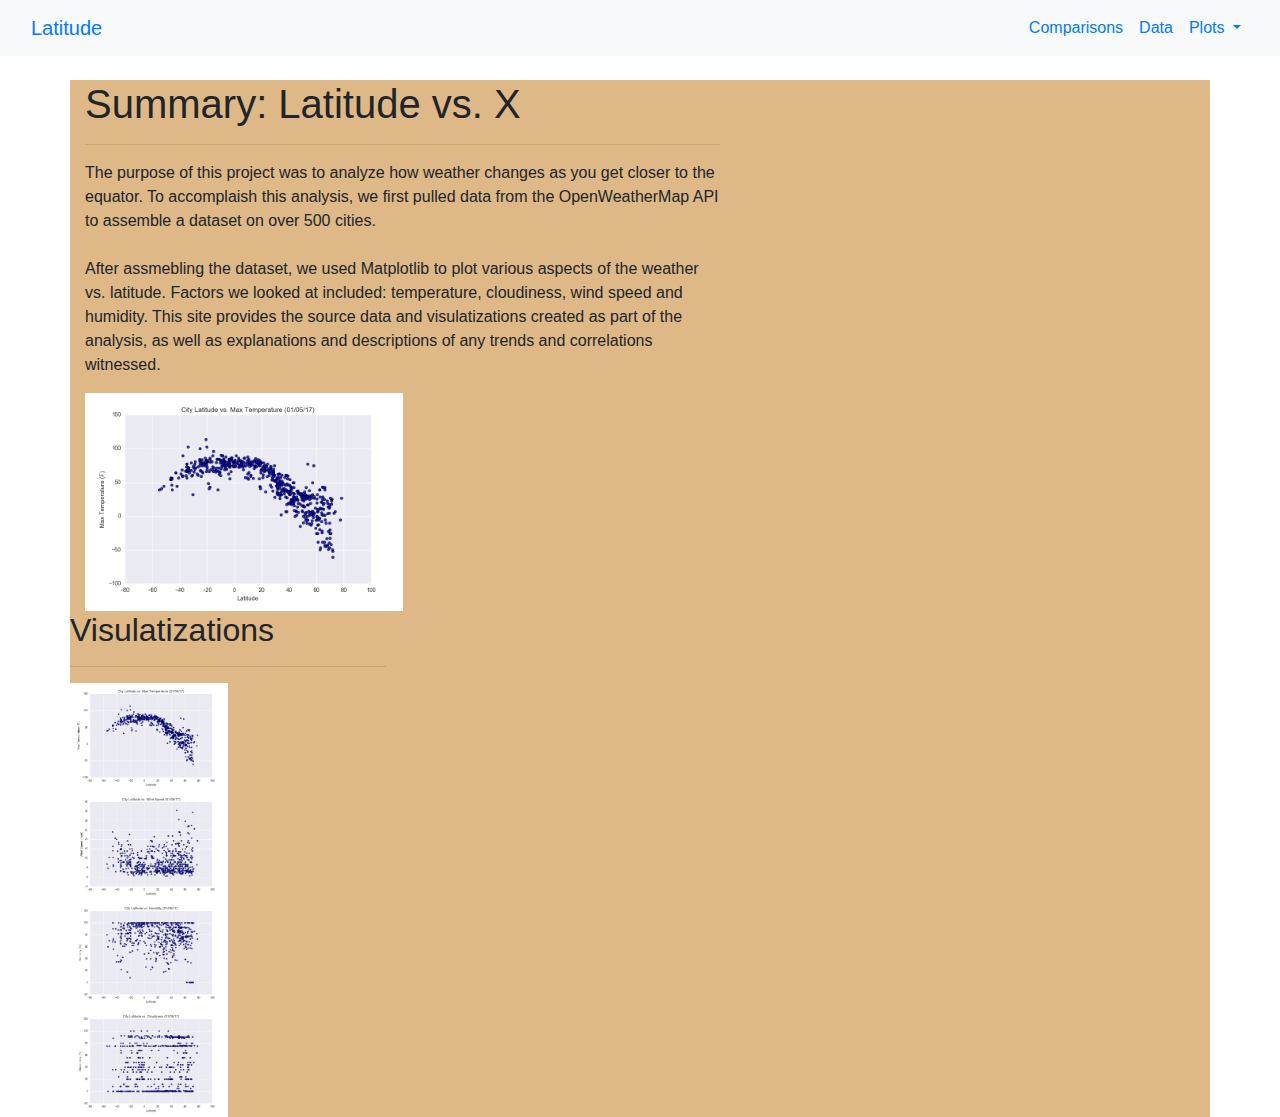
==== index.html @ 042e7daf "starter code" ====
<!DOCTYPE html>
<html lang="en">

<head>
    <meta charset="UTF-8">
    <meta http-equiv="X-UA-Compatible" content="IE=edge">
    <meta name="viewport" content="width=device-width, initial-scale=1.0">
    <link rel="stylesheet" href="https://stackpath.bootstrapcdn.com/bootstrap/4.3.1/css/bootstrap.min.css"
        integrity="sha384-ggOyR0iXCbMQv3Xipma34MD+dH/1fQ784/j6cY/iJTQUOhcWr7x9JvoRxT2MZw1T" crossorigin="anonymous">
    <title>Latitude</title>
    <link rel="stylesheet" type="text/css" href="styles.css">
</head>

<body>
    <nav class="navbar navbar-expand-md bg-light">
        <div class="container-fluid">
            <a class="navbar-brand" href="index.html">Latitude</a>
            <button class="navbar-toggler" type="button" data-bs-toggle="collapse" data-bs-target="#navbarNavDropdown"
                aria-controls="navbarNavDropdown" aria-expanded="false" aria-label="Toggle navigation">
                <span class="navbar-toggler-icon"></span>
            </button>
            <div class="collapse navbar-collapse" id="navbarNavDropdown">
                <ul class="navbar-nav ml-auto">
                    <li class="nav-item">
                        <a class="nav-link" href="comparisons.html">Comparisons</a>
                    </li>
                    <li class="nav-item">
                        <a class="nav-link" href="data.html">Data</a>
                    </li>
                    <li class="nav-item dropdown">
                        <a class="nav-link dropdown-toggle" href="#" id="navbarDropdownMenuLink" role="button"
                            data-bs-toggle="dropdown" aria-expanded="false">
                            Plots
                        </a>
                        <ul class="dropdown-menu" aria-labelledby="navbarDropdownMenuLink">
                            <li><a class="dropdown-item" href="cloudiness.html">Cloudiness</a></li>
                            <li><a class="dropdown-item" href="humidity.html">Humidity</a></li>
                            <li><a class="dropdown-item" href="temperature.html">Temperature</a></li>
                            <li><a class="dropdown-item" href="wind.html">Windspeed</a></li>
                        </ul>
                    </li>
                </ul>
            </div>
        </div>
    </nav>
    <br>
    <div class="container">
        <div class="row">
            <div class="col-md-7">
                <h1>Summary: Latitude vs. X</h1>
                <hr>
                <p> The purpose of this project was to analyze how weather changes as you get closer to the equator. To
                    accomplaish
                    this analysis, we first pulled data from the OpenWeatherMap API to assemble a dataset on over 500
                    cities.
                    <br><br>
                    After assmebling the dataset, we used Matplotlib to plot various aspects of the weather vs.
                    latitude.
                    Factors we
                    looked at included: temperature, cloudiness, wind speed and humidity. This site provides the source
                    data and
                    visulatizations created as part of the analysis, as well as explanations and descriptions of any
                    trends and
                    correlations witnessed.
                </p>
                <img src="Resources/images/temp.png" class="img-fluid" alt="Latitude vs. Temperature">
            </div>
        <div class="row">
             <div class="col-md-5">
                <h2>Visulatizations</h2>
                <hr>
                <a href="temperature.html">  
                    <img src="Resources/images/temp.png" class="img-fluid" alt="Latitude vs. Temperature"></a><br>
                <a href="wind.html">  
                    <img src="Resources/images/wind.png" class="img-fluid" alt="Latitude vs. Windspeed"></a><br>
                <a href="humidity.html">  
                    <img src="Resources/images/humidity.png" class="img-fluid" alt="Latitude vs. Humidity"></a><br>
                <a href="cloudiness.html">  
                    <img src="Resources/images/cloud.png" class="img-fluid" alt="Latitude vs. Cloudiness"><br>
            </div>
        </div>
    </div>

        <script src="https://code.jquery.com/jquery-3.3.1.slim.min.js"
            integrity="sha384-q8i/X+965DzO0rT7abK41JStQIAqVgRVzpbzo5smXKp4YfRvH+8abtTE1Pi6jizo"
            crossorigin="anonymous"></script>
        <script src="https://cdnjs.cloudflare.com/ajax/libs/popper.js/1.14.7/umd/popper.min.js"
            integrity="sha384-UO2eT0CpHqdSJQ6hJty5KVphtPhzWj9WO1clHTMGa3JDZwrnQq4sF86dIHNDz0W1"
            crossorigin="anonymous"></script>
        <script src="https://stackpath.bootstrapcdn.com/bootstrap/4.3.1/js/bootstrap.min.js"
            integrity="sha384-JjSmVgyd0p3pXB1rRibZUAYoIIy6OrQ6VrjIEaFf/nJGzIxFDsf4x0xIM+B07jRM"
            crossorigin="anonymous"></script>
</body>

</html>
---- styles.css ----
.navbar-toggler {
    color: black;
}

/* .row {
    padding: 30px;
    background-color: aquamarine;
} */

.container {
    background-color: burlywood;
    align-items: center;
}

img {
    width: 50%;
    height: auto;
}
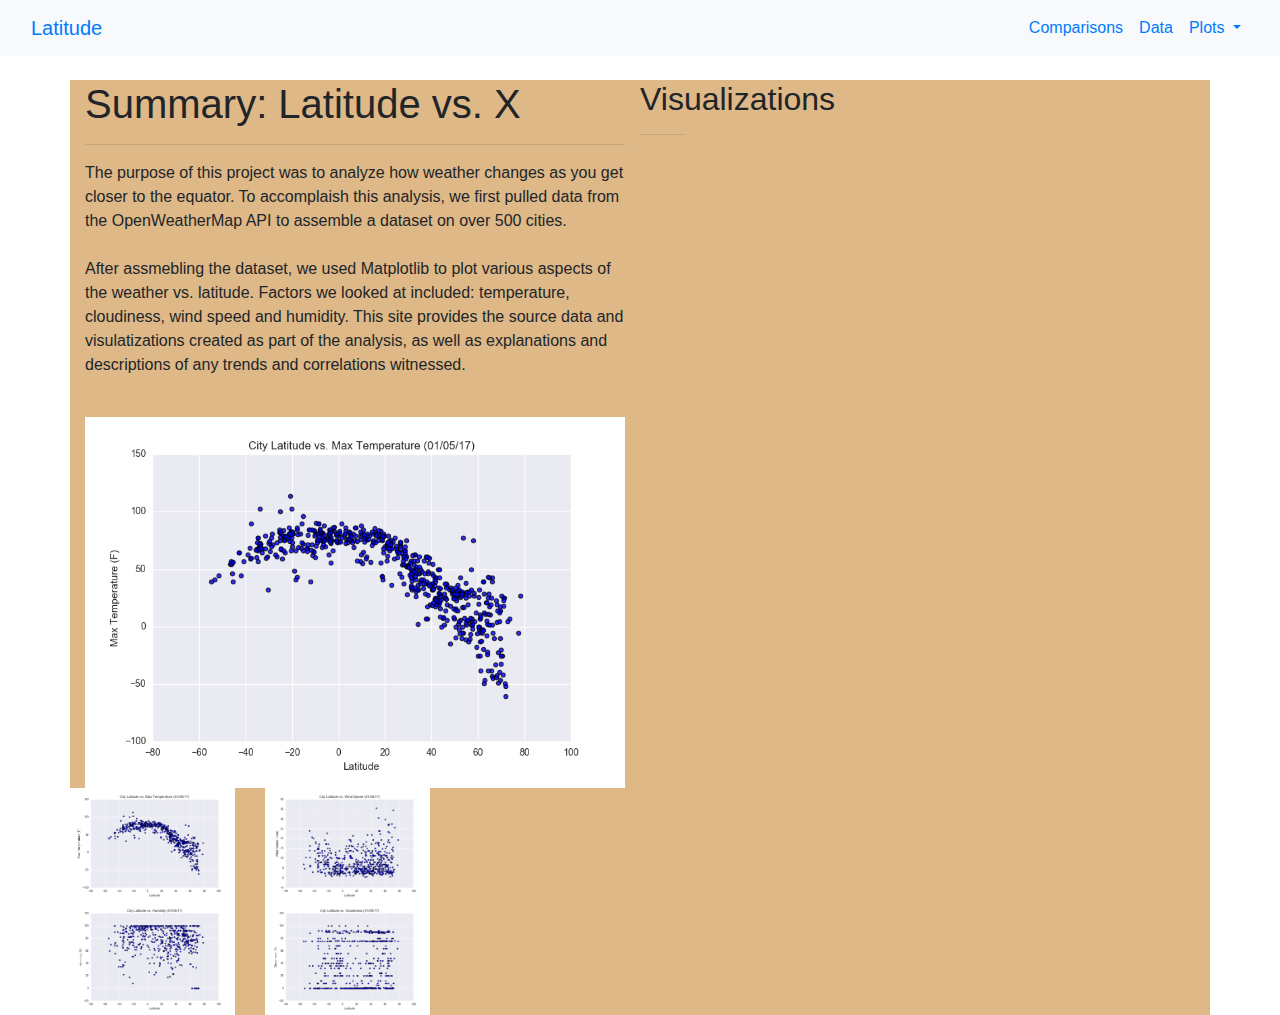
==== commit ea38f782: "data uploaded" ====
--- a/index.html
+++ b/index.html
@@ -46,7 +46,7 @@
     <br>
     <div class="container">
         <div class="row">
-            <div class="col-md-7">
+            <div class="col-md-6">
                 <h1>Summary: Latitude vs. X</h1>
                 <hr>
                 <p> The purpose of this project was to analyze how weather changes as you get closer to the equator. To
@@ -62,34 +62,45 @@
                     visulatizations created as part of the analysis, as well as explanations and descriptions of any
                     trends and
                     correlations witnessed.
-                </p>
+                </p><br>
                 <img src="Resources/images/temp.png" class="img-fluid" alt="Latitude vs. Temperature">
             </div>
-        <div class="row">
-             <div class="col-md-5">
-                <h2>Visulatizations</h2>
-                <hr>
-                <a href="temperature.html">  
-                    <img src="Resources/images/temp.png" class="img-fluid" alt="Latitude vs. Temperature"></a><br>
-                <a href="wind.html">  
-                    <img src="Resources/images/wind.png" class="img-fluid" alt="Latitude vs. Windspeed"></a><br>
-                <a href="humidity.html">  
-                    <img src="Resources/images/humidity.png" class="img-fluid" alt="Latitude vs. Humidity"></a><br>
-                <a href="cloudiness.html">  
-                    <img src="Resources/images/cloud.png" class="img-fluid" alt="Latitude vs. Cloudiness"><br>
+            <div class="row">
+                <div class="col-md-4">
+                    <h2>Visualizations</h2>
+                    <hr>
+                </div>
             </div>
-        </div>
-    </div>
+            <div class="row">
+                <div class="col-md-2">
+                    <a href="temperature.html">
+                        <img src="Resources/images/temp.png" class="img-fluid" alt="Latitude vs. Temperature"></a><br>
+                </div>
+                <div class="col-md-2">
+                    <a href="wind.html">
+                        <img src="Resources/images/wind.png" class="img-fluid" alt="Latitude vs. Windspeed"></a><br>
+                </div>
+            </div>
+            <div class="row">
+                <div class="col-md-2">
+                    <a href="humidity.html">
+                        <img src="Resources/images/humidity.png" class="img-fluid" alt="Latitude vs. Humidity"></a><br>
+                </div>
+                <div class="col-md-2">
+                    <a href="cloudiness.html">
+                        <img src="Resources/images/cloud.png" class="img-fluid" alt="Latitude vs. Cloudiness"><br>
+                </div>
+            </div>
 
-        <script src="https://code.jquery.com/jquery-3.3.1.slim.min.js"
-            integrity="sha384-q8i/X+965DzO0rT7abK41JStQIAqVgRVzpbzo5smXKp4YfRvH+8abtTE1Pi6jizo"
-            crossorigin="anonymous"></script>
-        <script src="https://cdnjs.cloudflare.com/ajax/libs/popper.js/1.14.7/umd/popper.min.js"
-            integrity="sha384-UO2eT0CpHqdSJQ6hJty5KVphtPhzWj9WO1clHTMGa3JDZwrnQq4sF86dIHNDz0W1"
-            crossorigin="anonymous"></script>
-        <script src="https://stackpath.bootstrapcdn.com/bootstrap/4.3.1/js/bootstrap.min.js"
-            integrity="sha384-JjSmVgyd0p3pXB1rRibZUAYoIIy6OrQ6VrjIEaFf/nJGzIxFDsf4x0xIM+B07jRM"
-            crossorigin="anonymous"></script>
+            <script src="https://code.jquery.com/jquery-3.3.1.slim.min.js"
+                integrity="sha384-q8i/X+965DzO0rT7abK41JStQIAqVgRVzpbzo5smXKp4YfRvH+8abtTE1Pi6jizo"
+                crossorigin="anonymous"></script>
+            <script src="https://cdnjs.cloudflare.com/ajax/libs/popper.js/1.14.7/umd/popper.min.js"
+                integrity="sha384-UO2eT0CpHqdSJQ6hJty5KVphtPhzWj9WO1clHTMGa3JDZwrnQq4sF86dIHNDz0W1"
+                crossorigin="anonymous"></script>
+            <script src="https://stackpath.bootstrapcdn.com/bootstrap/4.3.1/js/bootstrap.min.js"
+                integrity="sha384-JjSmVgyd0p3pXB1rRibZUAYoIIy6OrQ6VrjIEaFf/nJGzIxFDsf4x0xIM+B07jRM"
+                crossorigin="anonymous"></script>
 </body>
 
 </html>--- a/styles.css
+++ b/styles.css
@@ -12,7 +12,20 @@
     align-items: center;
 }
 
-img {
-    width: 50%;
-    height: auto;
+.image_container {
+    display: flex;
+    padding: 4px 4px;
+    flex-wrap: wrap;
+}
+
+.img_column {
+    flex: 50%;
+    max-width: 50%;
+    padding: 4px 4px;
+}
+
+.img_column img {
+    margin-top: 8px;
+    vertical-align: middle;
+    width: 100%;
 }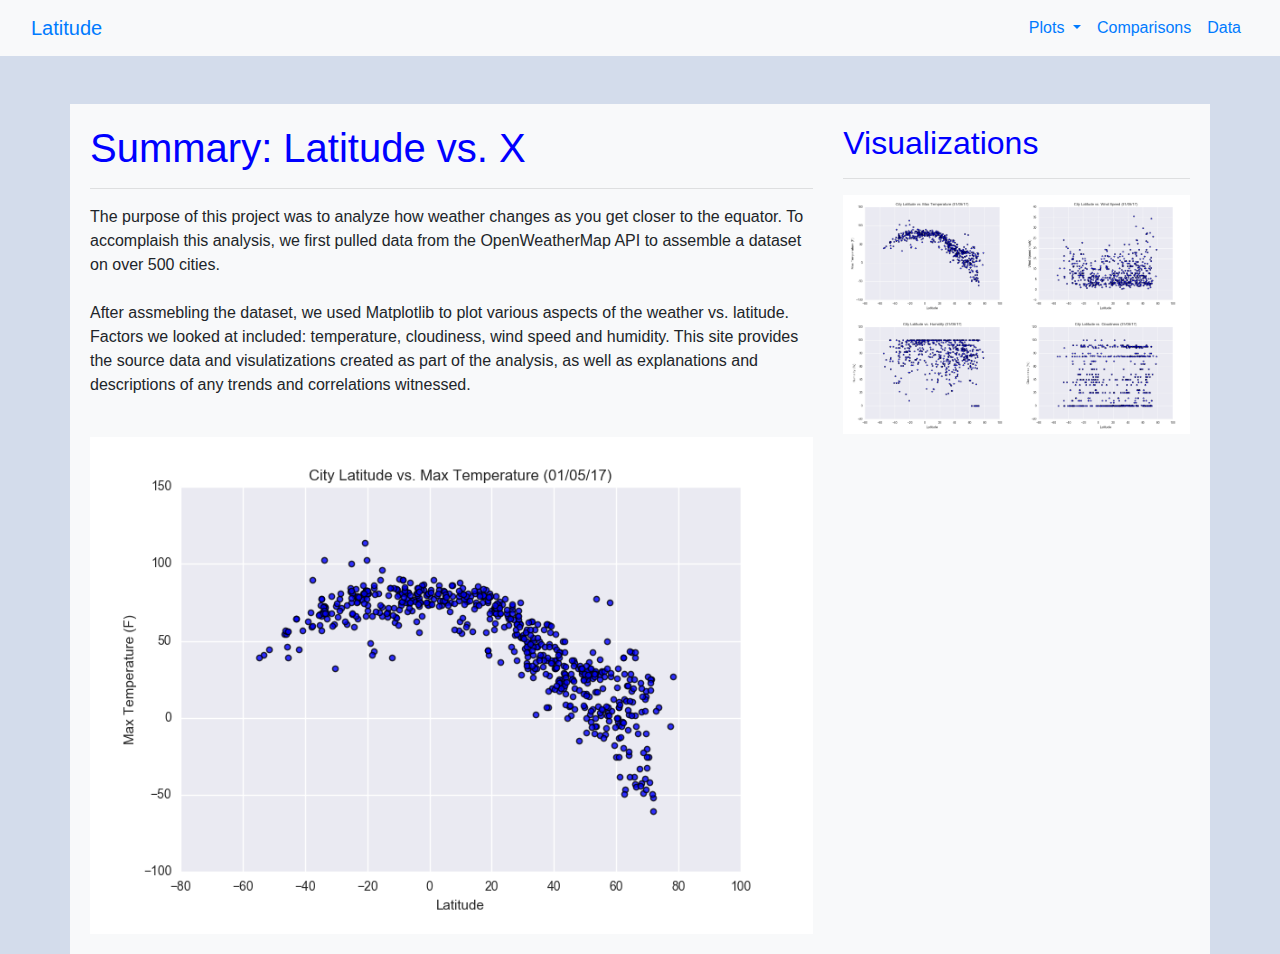
==== commit 45bb678e: "bug fixes" ====
--- a/index.html
+++ b/index.html
@@ -9,44 +9,47 @@
         integrity="sha384-ggOyR0iXCbMQv3Xipma34MD+dH/1fQ784/j6cY/iJTQUOhcWr7x9JvoRxT2MZw1T" crossorigin="anonymous">
     <title>Latitude</title>
     <link rel="stylesheet" type="text/css" href="styles.css">
+    <script type="text/javascript" src="Scripts/jquery-2.1.1.min.js"></script>
+    <script type="text/javascript" src="Scripts/bootstrap.min.js"></script>
 </head>
 
 <body>
     <nav class="navbar navbar-expand-md bg-light">
         <div class="container-fluid">
             <a class="navbar-brand" href="index.html">Latitude</a>
-            <button class="navbar-toggler" type="button" data-bs-toggle="collapse" data-bs-target="#navbarNavDropdown"
+            <button class="navbar-toggler" type="button" data-bs-toggle="collapse" data-bs-target="#navbarColapse"
                 aria-controls="navbarNavDropdown" aria-expanded="false" aria-label="Toggle navigation">
                 <span class="navbar-toggler-icon"></span>
             </button>
             <div class="collapse navbar-collapse" id="navbarNavDropdown">
-                <ul class="navbar-nav ml-auto">
+                <ul class="nav navbar-nav ml-auto">
+                    <li class="nav-item dropdown">
+                        <a class="nav-link dropdown-toggle" href="#" id="navbarDropdownMenuLink" role="button"
+                            data-bs-toggle="dropdown" aria-expanded="false">
+                            Plots
+                        </a>
+                        <ul class="dropdown-menu dropdown-menu-end" aria-labelledby="navbarDropdownMenuLink">
+                            <li><a class="dropdown-item" href="cloudiness.html">Cloudiness</a></li>
+                            <li><a class="dropdown-item" href="humidity.html">Humidity</a></li>
+                            <li><a class="dropdown-item" href="temperature.html">Temperature</a></li>
+                            <li><a class="dropdown-item" href="wind.html">Windspeed</a></li>
+                        </ul>
+                    </li>
                     <li class="nav-item">
                         <a class="nav-link" href="comparisons.html">Comparisons</a>
                     </li>
                     <li class="nav-item">
                         <a class="nav-link" href="data.html">Data</a>
                     </li>
-                    <li class="nav-item dropdown">
-                        <a class="nav-link dropdown-toggle" href="#" id="navbarDropdownMenuLink" role="button"
-                            data-bs-toggle="dropdown" aria-expanded="false">
-                            Plots
-                        </a>
-                        <ul class="dropdown-menu" aria-labelledby="navbarDropdownMenuLink">
-                            <li><a class="dropdown-item" href="cloudiness.html">Cloudiness</a></li>
-                            <li><a class="dropdown-item" href="humidity.html">Humidity</a></li>
-                            <li><a class="dropdown-item" href="temperature.html">Temperature</a></li>
-                            <li><a class="dropdown-item" href="wind.html">Windspeed</a></li>
-                        </ul>
-                    </li>
+                    
                 </ul>
             </div>
         </div>
     </nav>
-    <br>
+    <br><br>
     <div class="container">
         <div class="row">
-            <div class="col-md-6">
+            <div class="col-md-8">
                 <h1>Summary: Latitude vs. X</h1>
                 <hr>
                 <p> The purpose of this project was to analyze how weather changes as you get closer to the equator. To
@@ -65,32 +68,23 @@
                 </p><br>
                 <img src="Resources/images/temp.png" class="img-fluid" alt="Latitude vs. Temperature">
             </div>
-            <div class="row">
                 <div class="col-md-4">
-                    <h2>Visualizations</h2>
-                    <hr>
+                        <h2>Visualizations</h2>
+                        <hr>
+                        <div class="grid-container">
+                          <a href="temperature.html">
+                            <img src="Resources/images/temp.png" class="img-fluid" alt="Latitude vs. Temperature"></a>
+                          <a href="wind.html">
+                            <img src="Resources/images/wind.png" class="img-fluid" alt="Latitude vs. Windspeed"></a>
+                          <a href="humidity.html">
+                            <img src="Resources/images/humidity.png" class="img-fluid" alt="Latitude vs. Humidity"></a>
+                          <a href="cloudiness.html">
+                            <img src="Resources/images/cloud.png" class="img-fluid" alt="Latitude vs. Cloudiness">
+                        </div>
+                    </div>
                 </div>
             </div>
-            <div class="row">
-                <div class="col-md-2">
-                    <a href="temperature.html">
-                        <img src="Resources/images/temp.png" class="img-fluid" alt="Latitude vs. Temperature"></a><br>
-                </div>
-                <div class="col-md-2">
-                    <a href="wind.html">
-                        <img src="Resources/images/wind.png" class="img-fluid" alt="Latitude vs. Windspeed"></a><br>
-                </div>
-            </div>
-            <div class="row">
-                <div class="col-md-2">
-                    <a href="humidity.html">
-                        <img src="Resources/images/humidity.png" class="img-fluid" alt="Latitude vs. Humidity"></a><br>
-                </div>
-                <div class="col-md-2">
-                    <a href="cloudiness.html">
-                        <img src="Resources/images/cloud.png" class="img-fluid" alt="Latitude vs. Cloudiness"><br>
-                </div>
-            </div>
+            
 
             <script src="https://code.jquery.com/jquery-3.3.1.slim.min.js"
                 integrity="sha384-q8i/X+965DzO0rT7abK41JStQIAqVgRVzpbzo5smXKp4YfRvH+8abtTE1Pi6jizo"
@@ -101,6 +95,12 @@
             <script src="https://stackpath.bootstrapcdn.com/bootstrap/4.3.1/js/bootstrap.min.js"
                 integrity="sha384-JjSmVgyd0p3pXB1rRibZUAYoIIy6OrQ6VrjIEaFf/nJGzIxFDsf4x0xIM+B07jRM"
                 crossorigin="anonymous"></script>
+
+
+            <!-- JavaScript Bundle with Popper -->
+            <script src="https://cdn.jsdelivr.net/npm/bootstrap@5.2.0-beta1/dist/js/bootstrap.bundle.min.js"
+                integrity="sha384-pprn3073KE6tl6bjs2QrFaJGz5/SUsLqktiwsUTF55Jfv3qYSDhgCecCxMW52nD2"
+                crossorigin="anonymous"></script>
 </body>
 
 </html>--- a/styles.css
+++ b/styles.css
@@ -1,5 +1,40 @@
+
+
 .navbar-toggler {
     color: black;
+}
+
+.nav-link:hover {
+    color: F9F7F0;
+    background-color: EF6D2F;
+}
+
+.card {
+    width: 20rem;
+    margin: auto;
+    display: grid;
+}
+  
+.grid-container {
+    display: grid;
+
+    /* For 2 columns */
+    grid-template-columns: repeat(2, 1fr);
+}
+
+img {
+    width: 100%;
+    height: auto;
+    padding: 0px;
+}
+
+@media (max-width: 800px) {
+    .grid-container {
+        display: grid;
+    
+        /* For 2 columns */
+        grid-template-columns: repeat(4, 1fr);
+    }
 }
 
 /* .row {
@@ -7,12 +42,7 @@
     background-color: aquamarine;
 } */
 
-.container {
-    background-color: burlywood;
-    align-items: center;
-}
-
-.image_container {
+/* .image_container {
     display: flex;
     padding: 4px 4px;
     flex-wrap: wrap;
@@ -28,4 +58,33 @@
     margin-top: 8px;
     vertical-align: middle;
     width: 100%;
+} */
+
+body {
+    background-color: #d3dceb;
+}
+
+.container {
+    padding-left: 20px;
+    padding-top: 20px;
+    padding-bottom: 20px;
+    padding-right: 20px;
+    margin-top: auto;
+    margin-left: auto;
+    margin-right: auto;
+    background-color: #f8f9fa;
+}
+
+.row .col-md-6 {
+    padding-left: 20px;
+    padding-right: 20px;
+    padding-bottom: 40px;
+}
+
+h1 {
+    color: blue;
+    
+}
+h2 {
+    color: blue;
 }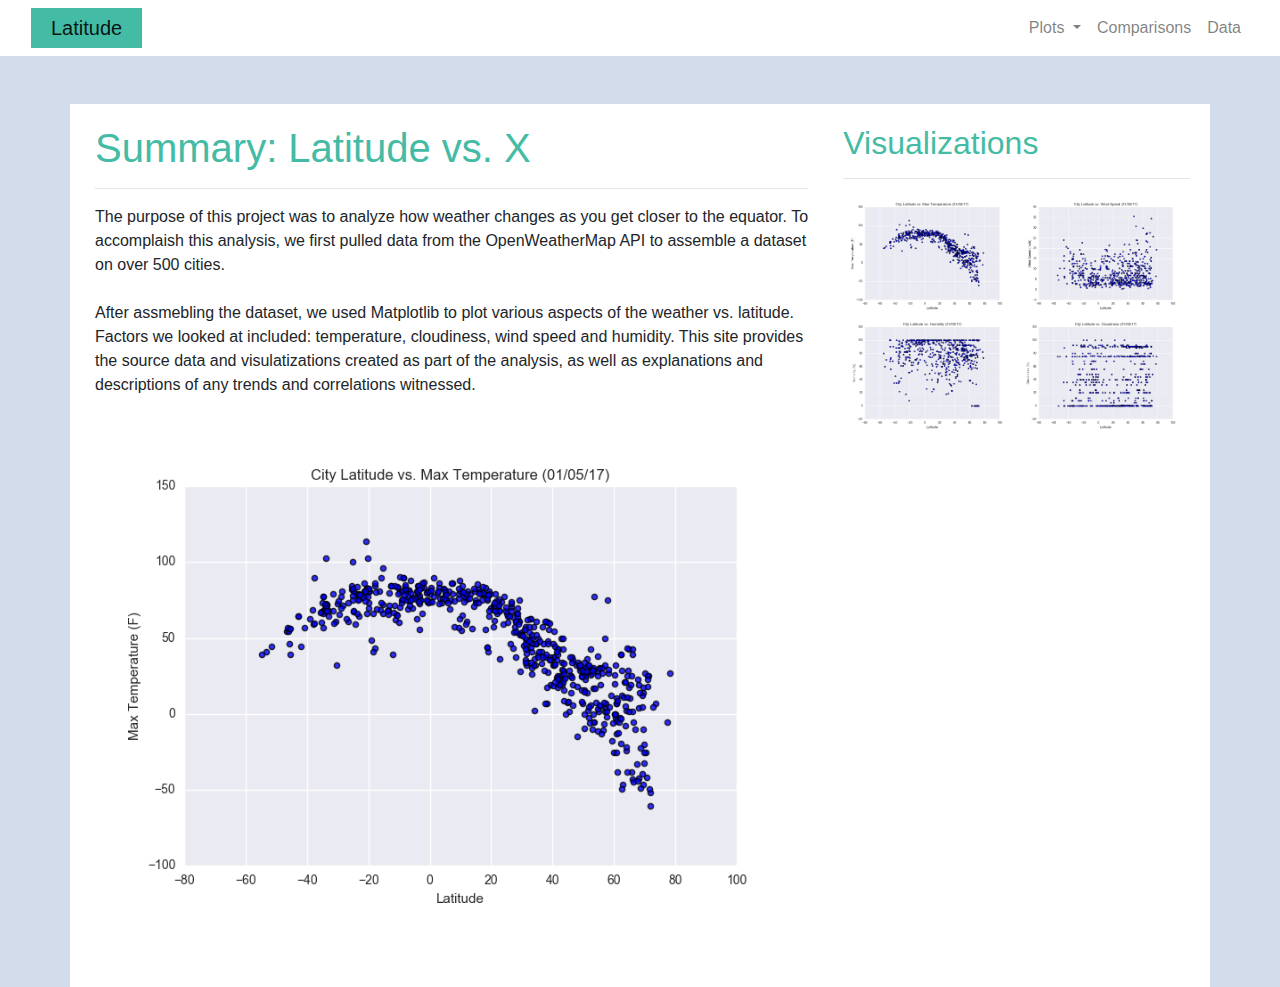
==== commit bf66ef4e: "styles updated" ====
--- a/index.html
+++ b/index.html
@@ -14,15 +14,14 @@
 </head>
 
 <body>
-    <nav class="navbar navbar-expand-md bg-light">
+    <nav class="navbar navbar-expand-md navbar-light navbar-customclass">
         <div class="container-fluid">
             <a class="navbar-brand" href="index.html">Latitude</a>
-            <button class="navbar-toggler" type="button" data-bs-toggle="collapse" data-bs-target="#navbarColapse"
-                aria-controls="navbarNavDropdown" aria-expanded="false" aria-label="Toggle navigation">
+            <button class="navbar-toggler" type="button" data-bs-toggle="collapse" data-bs-target="#navbarTogglerDemo03" aria-controls="navbarTogglerDemo03" aria-expanded="false" aria-label="Toggle navigation">
                 <span class="navbar-toggler-icon"></span>
-            </button>
-            <div class="collapse navbar-collapse" id="navbarNavDropdown">
-                <ul class="nav navbar-nav ml-auto">
+              </button>
+            <div class="collapse navbar-collapse" id="navbarTogglerDemo02">
+                <ul class="nav navbar-nav ml-auto mb-2 mb-lg-0">
                     <li class="nav-item dropdown">
                         <a class="nav-link dropdown-toggle" href="#" id="navbarDropdownMenuLink" role="button"
                             data-bs-toggle="dropdown" aria-expanded="false">
@@ -41,7 +40,7 @@
                     <li class="nav-item">
                         <a class="nav-link" href="data.html">Data</a>
                     </li>
-                    
+
                 </ul>
             </div>
         </div>
@@ -68,39 +67,37 @@
                 </p><br>
                 <img src="Resources/images/temp.png" class="img-fluid" alt="Latitude vs. Temperature">
             </div>
-                <div class="col-md-4">
-                        <h2>Visualizations</h2>
-                        <hr>
-                        <div class="grid-container">
-                          <a href="temperature.html">
-                            <img src="Resources/images/temp.png" class="img-fluid" alt="Latitude vs. Temperature"></a>
-                          <a href="wind.html">
-                            <img src="Resources/images/wind.png" class="img-fluid" alt="Latitude vs. Windspeed"></a>
-                          <a href="humidity.html">
-                            <img src="Resources/images/humidity.png" class="img-fluid" alt="Latitude vs. Humidity"></a>
-                          <a href="cloudiness.html">
-                            <img src="Resources/images/cloud.png" class="img-fluid" alt="Latitude vs. Cloudiness">
-                        </div>
-                    </div>
+            <div class="col-md-4">
+                <h2>Visualizations</h2>
+                <hr>
+                <div class="grid-container">
+                    <a href="temperature.html">
+                        <img src="Resources/images/temp.png" class="img-fluid" alt="Latitude vs. Temperature"></a>
+                    <a href="wind.html">
+                        <img src="Resources/images/wind.png" class="img-fluid" alt="Latitude vs. Windspeed"></a>
+                    <a href="humidity.html">
+                        <img src="Resources/images/humidity.png" class="img-fluid" alt="Latitude vs. Humidity"></a>
+                    <a href="cloudiness.html">
+                        <img src="Resources/images/cloud.png" class="img-fluid" alt="Latitude vs. Cloudiness">
                 </div>
             </div>
-            
-
-            <script src="https://code.jquery.com/jquery-3.3.1.slim.min.js"
-                integrity="sha384-q8i/X+965DzO0rT7abK41JStQIAqVgRVzpbzo5smXKp4YfRvH+8abtTE1Pi6jizo"
-                crossorigin="anonymous"></script>
-            <script src="https://cdnjs.cloudflare.com/ajax/libs/popper.js/1.14.7/umd/popper.min.js"
-                integrity="sha384-UO2eT0CpHqdSJQ6hJty5KVphtPhzWj9WO1clHTMGa3JDZwrnQq4sF86dIHNDz0W1"
-                crossorigin="anonymous"></script>
-            <script src="https://stackpath.bootstrapcdn.com/bootstrap/4.3.1/js/bootstrap.min.js"
-                integrity="sha384-JjSmVgyd0p3pXB1rRibZUAYoIIy6OrQ6VrjIEaFf/nJGzIxFDsf4x0xIM+B07jRM"
-                crossorigin="anonymous"></script>
+        </div>
+    </div>
+        <script src="https://code.jquery.com/jquery-3.3.1.slim.min.js"
+            integrity="sha384-q8i/X+965DzO0rT7abK41JStQIAqVgRVzpbzo5smXKp4YfRvH+8abtTE1Pi6jizo"
+            crossorigin="anonymous"></script>
+        <script src="https://cdnjs.cloudflare.com/ajax/libs/popper.js/1.14.7/umd/popper.min.js"
+            integrity="sha384-UO2eT0CpHqdSJQ6hJty5KVphtPhzWj9WO1clHTMGa3JDZwrnQq4sF86dIHNDz0W1"
+            crossorigin="anonymous"></script>
+        <script src="https://stackpath.bootstrapcdn.com/bootstrap/4.3.1/js/bootstrap.min.js"
+            integrity="sha384-JjSmVgyd0p3pXB1rRibZUAYoIIy6OrQ6VrjIEaFf/nJGzIxFDsf4x0xIM+B07jRM"
+            crossorigin="anonymous"></script>
 
 
-            <!-- JavaScript Bundle with Popper -->
-            <script src="https://cdn.jsdelivr.net/npm/bootstrap@5.2.0-beta1/dist/js/bootstrap.bundle.min.js"
-                integrity="sha384-pprn3073KE6tl6bjs2QrFaJGz5/SUsLqktiwsUTF55Jfv3qYSDhgCecCxMW52nD2"
-                crossorigin="anonymous"></script>
+        <!-- JavaScript Bundle with Popper -->
+        <script src="https://cdn.jsdelivr.net/npm/bootstrap@5.2.0-beta1/dist/js/bootstrap.bundle.min.js"
+            integrity="sha384-pprn3073KE6tl6bjs2QrFaJGz5/SUsLqktiwsUTF55Jfv3qYSDhgCecCxMW52nD2"
+            crossorigin="anonymous"></script>
 </body>
 
 </html>--- a/styles.css
+++ b/styles.css
@@ -1,18 +1,6 @@
-
-
-.navbar-toggler {
-    color: black;
-}
-
 .nav-link:hover {
     color: F9F7F0;
     background-color: EF6D2F;
-}
-
-.card {
-    width: 20rem;
-    margin: auto;
-    display: grid;
 }
   
 .grid-container {
@@ -22,10 +10,23 @@
     grid-template-columns: repeat(2, 1fr);
 }
 
-img {
-    width: 100%;
-    height: auto;
-    padding: 0px;
+.navbar-customclass {
+    background-color: white;;
+}
+
+.nav-item:hover {
+    background-color: #44bba4;
+}
+
+.navbar-brand {
+    background-color: #44bba4;
+    color: white;
+    padding-left: 20px;
+    padding-right: 20px;
+}
+
+.navbar-brand:hover {
+    background-color: #5E37EA;
 }
 
 @media (max-width: 800px) {
@@ -35,30 +36,19 @@
         /* For 2 columns */
         grid-template-columns: repeat(4, 1fr);
     }
+
+    .navbar-customclass {
+        background-color: #44BBA4 ;
+    }
+
 }
 
-/* .row {
-    padding: 30px;
-    background-color: aquamarine;
-} */
-
-/* .image_container {
-    display: flex;
-    padding: 4px 4px;
-    flex-wrap: wrap;
+img {
+    width: 100%;
+    height: auto;
+    padding: 0px;
 }
 
-.img_column {
-    flex: 50%;
-    max-width: 50%;
-    padding: 4px 4px;
-}
-
-.img_column img {
-    margin-top: 8px;
-    vertical-align: middle;
-    width: 100%;
-} */
 
 body {
     background-color: #d3dceb;
@@ -72,19 +62,23 @@
     margin-top: auto;
     margin-left: auto;
     margin-right: auto;
-    background-color: #f8f9fa;
+    background-color: white;
 }
 
-.row .col-md-6 {
+.row .col-md-8 {
     padding-left: 20px;
     padding-right: 20px;
     padding-bottom: 40px;
 }
 
 h1 {
-    color: blue;
+    color: #44BBA4;
     
 }
 h2 {
-    color: blue;
+    color: #44BBA4;
+}
+
+h3 {
+    color: #44BBA4;
 }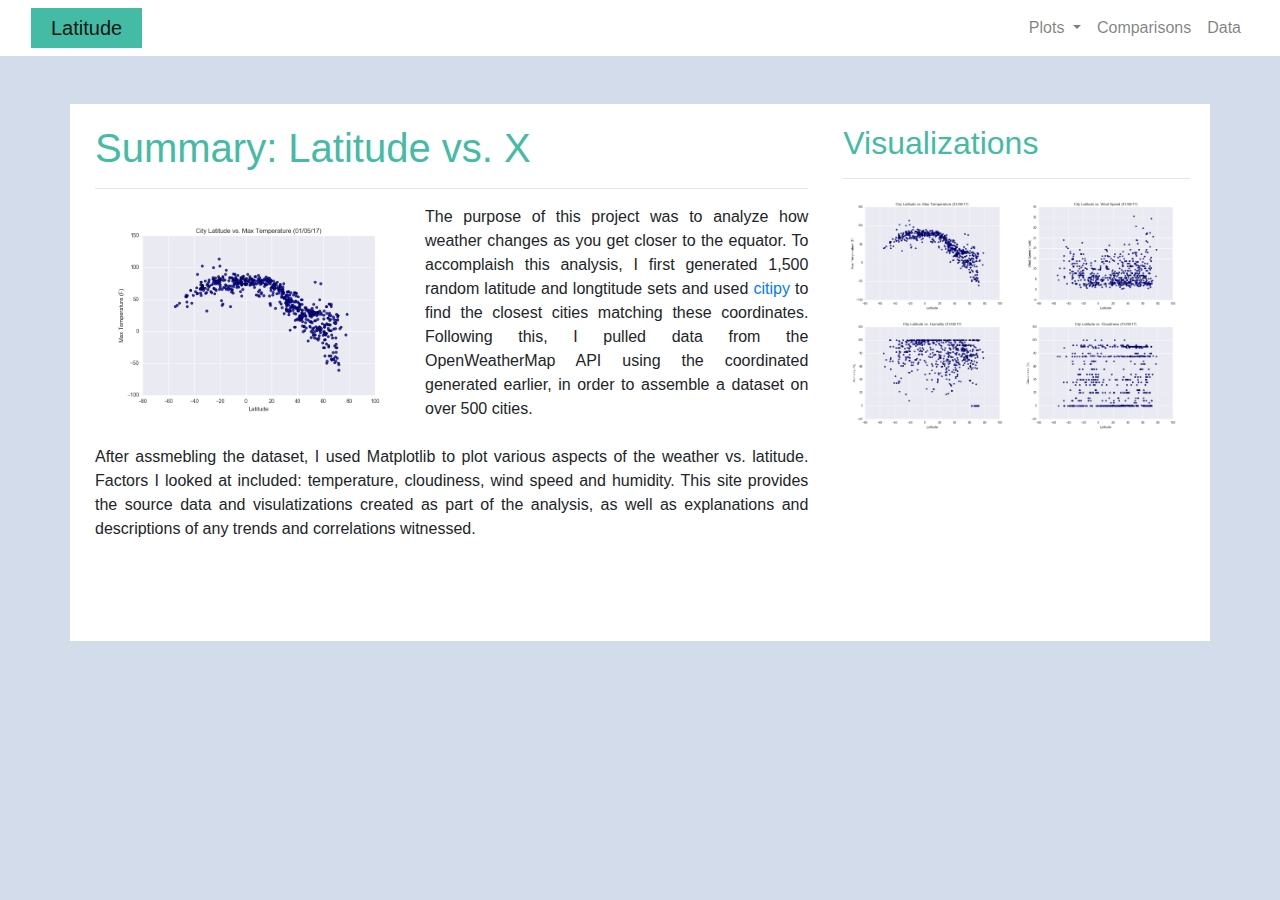
==== commit 402f4616: "final working code" ====
--- a/index.html
+++ b/index.html
@@ -14,58 +14,64 @@
 </head>
 
 <body>
-    <nav class="navbar navbar-expand-md navbar-light navbar-customclass">
-        <div class="container-fluid">
-            <a class="navbar-brand" href="index.html">Latitude</a>
-            <button class="navbar-toggler" type="button" data-bs-toggle="collapse" data-bs-target="#navbarTogglerDemo03" aria-controls="navbarTogglerDemo03" aria-expanded="false" aria-label="Toggle navigation">
-                <span class="navbar-toggler-icon"></span>
-              </button>
-            <div class="collapse navbar-collapse" id="navbarTogglerDemo02">
-                <ul class="nav navbar-nav ml-auto mb-2 mb-lg-0">
-                    <li class="nav-item dropdown">
-                        <a class="nav-link dropdown-toggle" href="#" id="navbarDropdownMenuLink" role="button"
-                            data-bs-toggle="dropdown" aria-expanded="false">
-                            Plots
-                        </a>
-                        <ul class="dropdown-menu dropdown-menu-end" aria-labelledby="navbarDropdownMenuLink">
-                            <li><a class="dropdown-item" href="cloudiness.html">Cloudiness</a></li>
-                            <li><a class="dropdown-item" href="humidity.html">Humidity</a></li>
-                            <li><a class="dropdown-item" href="temperature.html">Temperature</a></li>
-                            <li><a class="dropdown-item" href="wind.html">Windspeed</a></li>
-                        </ul>
-                    </li>
-                    <li class="nav-item">
-                        <a class="nav-link" href="comparisons.html">Comparisons</a>
-                    </li>
-                    <li class="nav-item">
-                        <a class="nav-link" href="data.html">Data</a>
-                    </li>
-
-                </ul>
-            </div>
+    <nav class="navbar navbar-expand-lg navbar-light navbar-customclass">
+      <div class="container-fluid">
+        <a class="navbar-brand" href="index.html">Latitude</a>
+        <button class="navbar-toggler" type="button" data-bs-toggle="collapse" data-bs-target="#navbarNavDropdown"
+          aria-controls="navbarNavDropdown" aria-expanded="false" aria-label="Toggle navigation">
+          <span class="navbar-toggler-icon"></span>
+        </button>
+        <div class="collapse navbar-collapse" id="navbarNavDropdown">
+          <ul class="navbar-nav ml-auto">
+            <li class="nav-item dropdown">
+              <a class="nav-link dropdown-toggle" href="#" id="navbarDropdownMenuLink" role="button"
+                data-bs-toggle="dropdown" aria-expanded="false">
+                Plots
+              </a>
+              <ul class="dropdown-menu" aria-labelledby="navbarDropdownMenuLink">
+                <li><a class="dropdown-item" href="humidity.html">Humidity</a></li>
+                <li><a class="dropdown-item" href="temperature.html">Max Temperature</a></li>
+                <li><a class="dropdown-item" href="cloudiness.html">Cloudiness</a></li>
+                <li><a class="dropdown-item" href="wind.html">Windspeed</a></li>
+              </ul>
+            </li>
+            <li class="nav-item">
+              <a class="nav-link" href="comparisons.html">Comparisons</a>
+            </li>
+            <li class="nav-item">
+              <a class="nav-link" href="data.html">Data</a>
+            </li>
+  
+          </ul>
         </div>
+      </div>
     </nav>
+    
     <br><br>
     <div class="container">
         <div class="row">
             <div class="col-md-8">
                 <h1>Summary: Latitude vs. X</h1>
                 <hr>
-                <p> The purpose of this project was to analyze how weather changes as you get closer to the equator. To
-                    accomplaish
-                    this analysis, we first pulled data from the OpenWeatherMap API to assemble a dataset on over 500
-                    cities.
-                    <br><br>
-                    After assmebling the dataset, we used Matplotlib to plot various aspects of the weather vs.
-                    latitude.
-                    Factors we
-                    looked at included: temperature, cloudiness, wind speed and humidity. This site provides the source
-                    data and
-                    visulatizations created as part of the analysis, as well as explanations and descriptions of any
-                    trends and
-                    correlations witnessed.
-                </p><br>
-                <img src="Resources/images/temp.png" class="img-fluid" alt="Latitude vs. Temperature">
+                <div class="wrapper">
+                    <img src="Resources/images/temp.png" class="img-fluid" alt="Latitude vs. Temperature">
+                    <p> The purpose of this project was to analyze how weather changes as you get closer to the equator.
+                        To
+                        accomplaish
+                        this analysis, I first generated 1,500 random latitude and longtitude sets and used <a
+                            href="https://pypi.org/project/citipy/">citipy</a> to find the closest cities matching these
+                        coordinates. Following this, I pulled data from the OpenWeatherMap
+                        API using the coordinated generated earlier, in order to assemble a dataset on over 500
+                        cities.
+                        <br><br>
+                        After assmebling the dataset, I used Matplotlib to plot various aspects of the weather vs.
+                        latitude.
+                        Factors I
+                        looked at included: temperature, cloudiness, wind speed and humidity. This site provides the
+                        source data and visulatizations created as part of the analysis, as well as explanations and descriptions of any
+                        trends and correlations witnessed.
+                    </p><br>
+                </div>
             </div>
             <div class="col-md-4">
                 <h2>Visualizations</h2>
@@ -83,21 +89,21 @@
             </div>
         </div>
     </div>
-        <script src="https://code.jquery.com/jquery-3.3.1.slim.min.js"
-            integrity="sha384-q8i/X+965DzO0rT7abK41JStQIAqVgRVzpbzo5smXKp4YfRvH+8abtTE1Pi6jizo"
-            crossorigin="anonymous"></script>
-        <script src="https://cdnjs.cloudflare.com/ajax/libs/popper.js/1.14.7/umd/popper.min.js"
-            integrity="sha384-UO2eT0CpHqdSJQ6hJty5KVphtPhzWj9WO1clHTMGa3JDZwrnQq4sF86dIHNDz0W1"
-            crossorigin="anonymous"></script>
-        <script src="https://stackpath.bootstrapcdn.com/bootstrap/4.3.1/js/bootstrap.min.js"
-            integrity="sha384-JjSmVgyd0p3pXB1rRibZUAYoIIy6OrQ6VrjIEaFf/nJGzIxFDsf4x0xIM+B07jRM"
-            crossorigin="anonymous"></script>
+    <script src="https://code.jquery.com/jquery-3.3.1.slim.min.js"
+        integrity="sha384-q8i/X+965DzO0rT7abK41JStQIAqVgRVzpbzo5smXKp4YfRvH+8abtTE1Pi6jizo"
+        crossorigin="anonymous"></script>
+    <script src="https://cdnjs.cloudflare.com/ajax/libs/popper.js/1.14.7/umd/popper.min.js"
+        integrity="sha384-UO2eT0CpHqdSJQ6hJty5KVphtPhzWj9WO1clHTMGa3JDZwrnQq4sF86dIHNDz0W1"
+        crossorigin="anonymous"></script>
+    <script src="https://stackpath.bootstrapcdn.com/bootstrap/4.3.1/js/bootstrap.min.js"
+        integrity="sha384-JjSmVgyd0p3pXB1rRibZUAYoIIy6OrQ6VrjIEaFf/nJGzIxFDsf4x0xIM+B07jRM"
+        crossorigin="anonymous"></script>
 
 
-        <!-- JavaScript Bundle with Popper -->
-        <script src="https://cdn.jsdelivr.net/npm/bootstrap@5.2.0-beta1/dist/js/bootstrap.bundle.min.js"
-            integrity="sha384-pprn3073KE6tl6bjs2QrFaJGz5/SUsLqktiwsUTF55Jfv3qYSDhgCecCxMW52nD2"
-            crossorigin="anonymous"></script>
+    <!-- JavaScript Bundle with Popper -->
+    <script src="https://cdn.jsdelivr.net/npm/bootstrap@5.2.0-beta1/dist/js/bootstrap.bundle.min.js"
+        integrity="sha384-pprn3073KE6tl6bjs2QrFaJGz5/SUsLqktiwsUTF55Jfv3qYSDhgCecCxMW52nD2"
+        crossorigin="anonymous"></script>
 </body>
 
 </html>--- a/styles.css
+++ b/styles.css
@@ -81,4 +81,28 @@
 
 h3 {
     color: #44BBA4;
+    text-align: center;
+}
+
+th {
+    text-align: left;
+}
+
+.wrapper {
+    text-align: justify;
+}
+
+.wrapper .img-fluid {
+    float:left;
+    margin: 10px;
+    width: 300px;
+    margin-right: 20px;
+    margin-bottom: 20px;
+}
+
+.custom-active {
+    border-style: solid;
+    border-color: #44BBA4;
+    border-width: 3px;
+    box-shadow: 10px;
 }